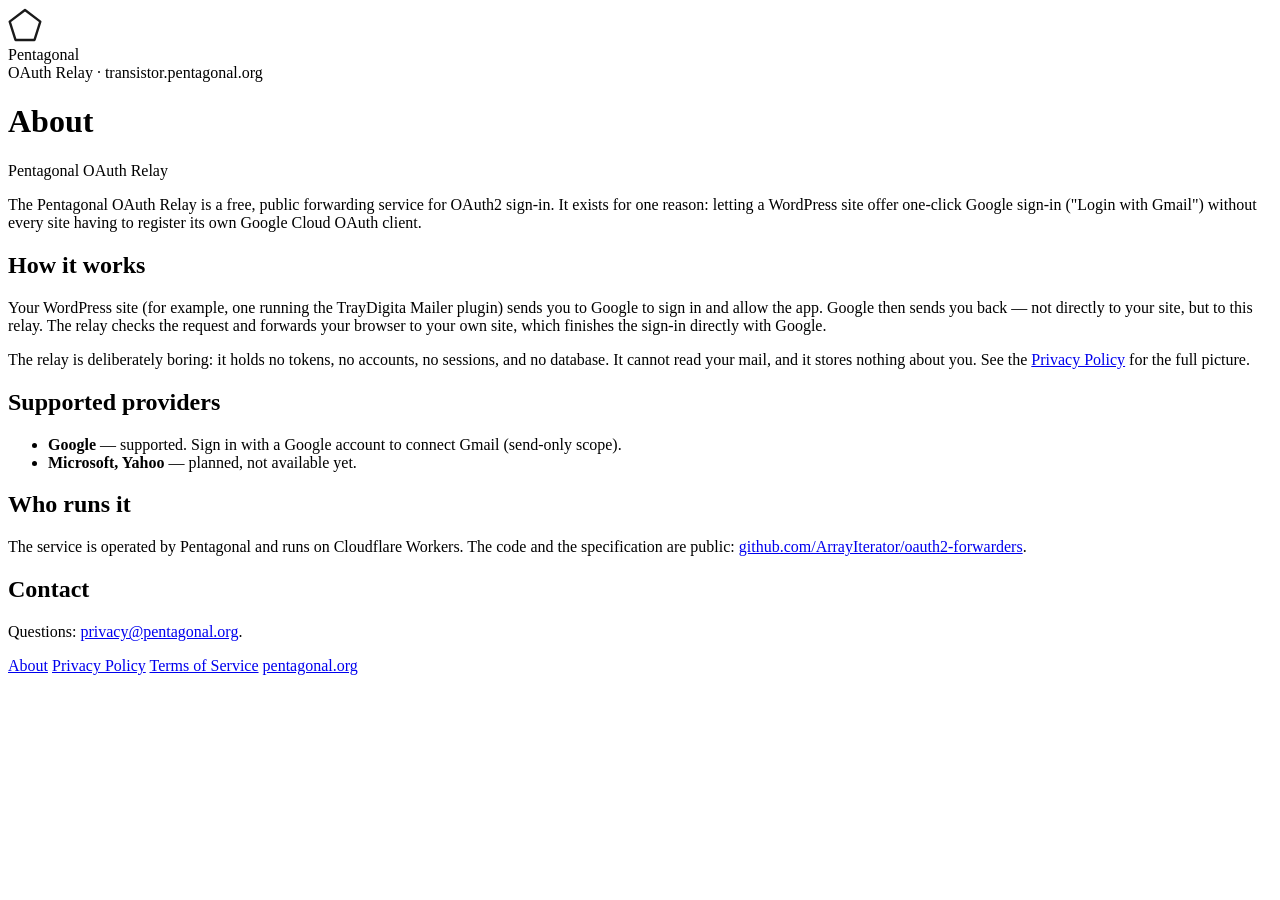
==== public/about.html @ 5fdaf61d "About page: public/about.html + links Short About page (what the relay is, how it works, supported p" ====
<!DOCTYPE html>
<html lang="en">
<head>
<meta charset="utf-8">
<meta name="viewport" content="width=device-width, initial-scale=1">
<title>About — Pentagonal OAuth Relay</title>
<meta name="description" content="About the Pentagonal OAuth2 forwarding service at transistor.pentagonal.org.">
<link rel="stylesheet" href="/site.css">
</head>
<body>
<div class="wrap">
  <header class="brand">
    <svg width="34" height="34" viewBox="0 0 100 100" aria-hidden="true"><polygon points="50,6 95,40 78,94 22,94 5,40" fill="none" stroke="#1a1a1a" stroke-width="7" stroke-linejoin="round"/></svg>
    <div>
      <div class="name">Pentagonal</div>
      <div class="sub">OAuth Relay &middot; transistor.pentagonal.org</div>
    </div>
  </header>

  <h1>About</h1>
  <p class="updated">Pentagonal OAuth Relay</p>

  <p>The Pentagonal OAuth Relay is a free, public forwarding service for
  OAuth2 sign-in. It exists for one reason: letting a WordPress site offer
  one-click Google sign-in ("Login with Gmail") without every site having
  to register its own Google Cloud OAuth client.</p>

  <h2>How it works</h2>
  <p>Your WordPress site (for example, one running the TrayDigita Mailer
  plugin) sends you to Google to sign in and allow the app. Google then
  sends you back — not directly to your site, but to this relay. The relay
  checks the request and forwards your browser to your own site, which
  finishes the sign-in directly with Google.</p>
  <p>The relay is deliberately boring: it holds no tokens, no accounts, no
  sessions, and no database. It cannot read your mail, and it stores
  nothing about you. See the <a href="/privacy">Privacy Policy</a> for the
  full picture.</p>

  <h2>Supported providers</h2>
  <ul>
    <li><strong>Google</strong> — supported. Sign in with a Google account
      to connect Gmail (send-only scope).</li>
    <li><strong>Microsoft, Yahoo</strong> — planned, not available yet.</li>
  </ul>

  <h2>Who runs it</h2>
  <p>The service is operated by Pentagonal and runs on Cloudflare Workers.
  The code and the specification are public:
  <a href="https://github.com/ArrayIterator/oauth2-forwarders">github.com/ArrayIterator/oauth2-forwarders</a>.</p>

  <h2>Contact</h2>
  <p>Questions: <a href="mailto:privacy@pentagonal.org">privacy@pentagonal.org</a>.</p>

  <footer>
    <nav>
      <a href="/about">About</a>
      <a href="/privacy">Privacy Policy</a>
      <a href="/terms">Terms of Service</a>
      <a href="https://pentagonal.org">pentagonal.org</a>
    </nav>
  </footer>
</div>
</body>
</html>
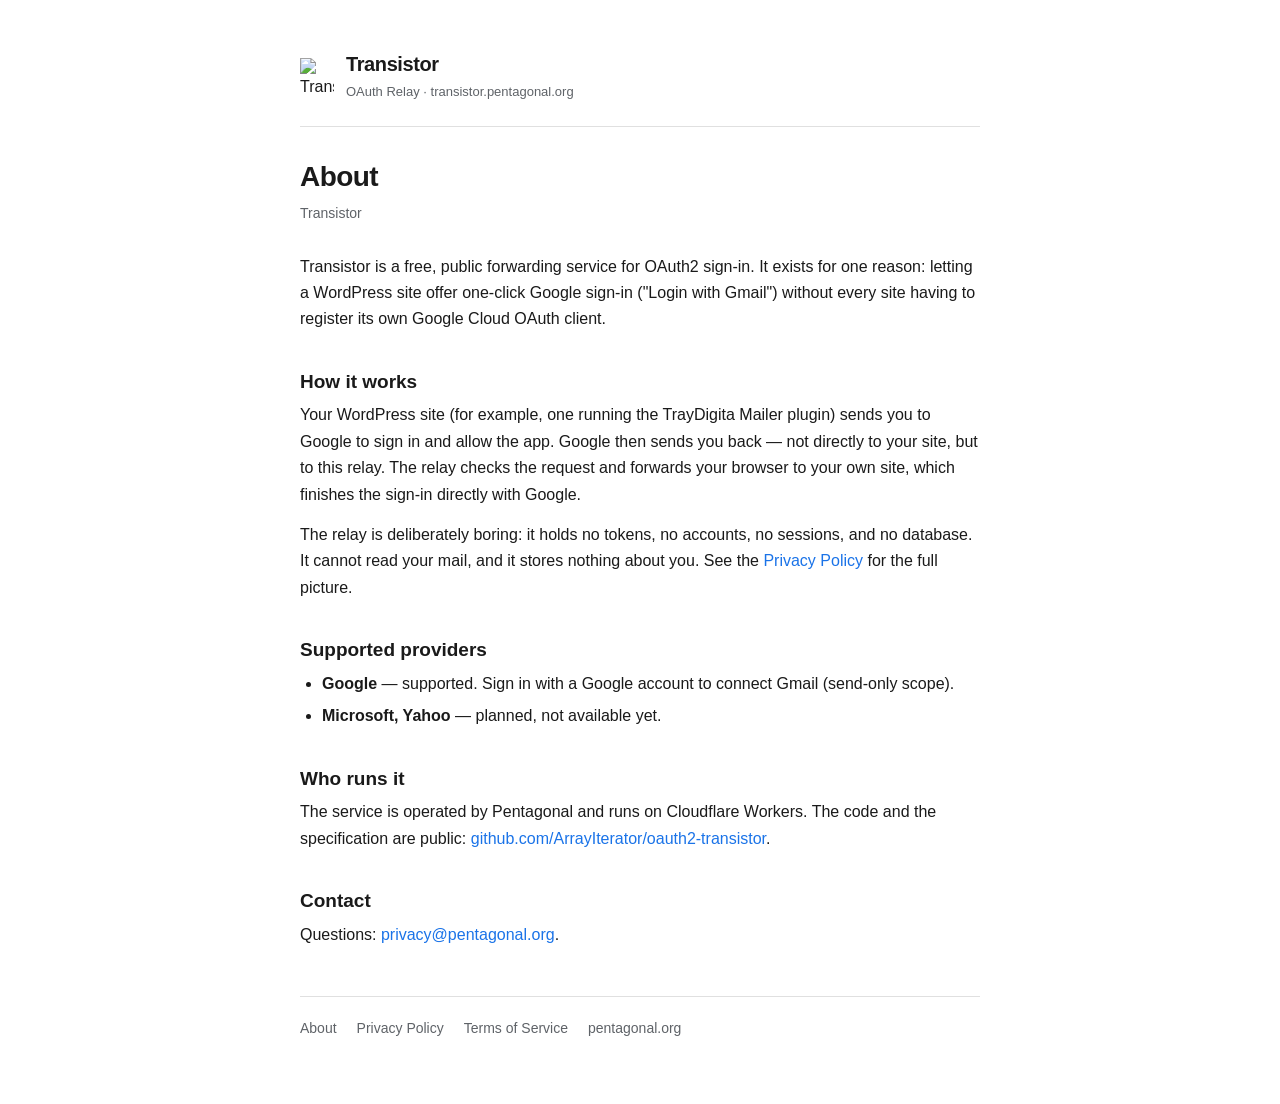
==== commit 7cd1a472: "Pages: Transistor branding, inline CSS, home page, per-status errors - All pages (index/about/privac" ====
--- a/public/about.html
+++ b/public/about.html
@@ -3,24 +3,127 @@
 <head>
 <meta charset="utf-8">
 <meta name="viewport" content="width=device-width, initial-scale=1">
-<title>About — Pentagonal OAuth Relay</title>
-<meta name="description" content="About the Pentagonal OAuth2 forwarding service at transistor.pentagonal.org.">
-<link rel="stylesheet" href="/site.css">
+<title>About — Transistor</title>
+<meta name="description" content="About the Transistor OAuth2 forwarding service at transistor.pentagonal.org.">
+<meta name="robots" content="noindex, noarchive, noodp, noydir">
+<link rel="icon" type="image/png" sizes="16x16" href="/assets/images/logo/transistor-icon-16.png">
+<link rel="icon" type="image/png" sizes="32x32" href="/assets/images/logo/transistor-icon-32.png">
+<link rel="apple-touch-icon" sizes="180x180" href="/assets/images/logo/transistor-icon-180.png">
+<style>
+/* Shared styles for the public pages of transistor.pentagonal.org
+   (privacy policy, terms of service, error page).
+   Plain CSS, no build step, no external requests. */
+
+:root {
+  --ink: #1a1a1a;
+  --muted: #5f6368;
+  --line: #e0e0e0;
+  --accent: #1a73e8;
+  --bg: #ffffff;
+  --bg-soft: #f8f9fa;
+}
+
+* { box-sizing: border-box; }
+
+body {
+  margin: 0;
+  background: var(--bg);
+  color: var(--ink);
+  font-family: -apple-system, BlinkMacSystemFont, "Segoe UI", Roboto,
+    "Helvetica Neue", Arial, sans-serif;
+  font-size: 16px;
+  line-height: 1.65;
+  -webkit-text-size-adjust: 100%;
+}
+
+.wrap {
+  max-width: 720px;
+  margin: 0 auto;
+  padding: 48px 20px 64px;
+}
+
+/* Brand header */
+.brand {
+  display: flex;
+  align-items: center;
+  gap: 12px;
+  padding-bottom: 24px;
+  margin-bottom: 32px;
+  border-bottom: 1px solid var(--line);
+}
+.brand svg, .brand img { flex: none; }
+.brand .name {
+  font-size: 20px;
+  font-weight: 700;
+  letter-spacing: -0.02em;
+}
+.brand .sub {
+  font-size: 13px;
+  color: var(--muted);
+}
+
+h1 {
+  font-size: 28px;
+  line-height: 1.25;
+  letter-spacing: -0.02em;
+  margin: 0 0 8px;
+}
+h2 {
+  font-size: 19px;
+  line-height: 1.35;
+  margin: 36px 0 8px;
+}
+p { margin: 0 0 14px; }
+ul { margin: 0 0 14px; padding-left: 22px; }
+li { margin-bottom: 6px; }
+
+.updated {
+  color: var(--muted);
+  font-size: 14px;
+  margin-bottom: 28px;
+}
+
+a { color: var(--accent); text-decoration: none; }
+a:hover { text-decoration: underline; }
+code {
+  font-family: ui-monospace, "SF Mono", SFMono-Regular, Menlo, monospace;
+  font-size: 0.9em;
+  background: var(--bg-soft);
+  border: 1px solid var(--line);
+  border-radius: 4px;
+  padding: 1px 5px;
+}
+
+footer {
+  margin-top: 48px;
+  padding-top: 20px;
+  border-top: 1px solid var(--line);
+  font-size: 14px;
+  color: var(--muted);
+}
+footer a { color: var(--muted); }
+footer nav { display: flex; gap: 20px; flex-wrap: wrap; }
+
+@media (max-width: 560px) {
+  .wrap { padding: 32px 16px 48px; }
+  h1 { font-size: 24px; }
+}
+</style>
 </head>
 <body>
 <div class="wrap">
   <header class="brand">
-    <svg width="34" height="34" viewBox="0 0 100 100" aria-hidden="true"><polygon points="50,6 95,40 78,94 22,94 5,40" fill="none" stroke="#1a1a1a" stroke-width="7" stroke-linejoin="round"/></svg>
+    <img src="/assets/images/logo/transistor-icon.svg" width="34" height="34" alt="Transistor">
     <div>
-      <div class="name">Pentagonal</div>
+      <div class="name">Transistor</div>
       <div class="sub">OAuth Relay &middot; transistor.pentagonal.org</div>
     </div>
   </header>
 
   <h1>About</h1>
-  <p class="updated">Pentagonal OAuth Relay</p>
+  <p class="updated">Transistor</p>
 
-  <p>The Pentagonal OAuth Relay is a free, public forwarding service for
+  <p>Transistor is a free, public forwarding service for
   OAuth2 sign-in. It exists for one reason: letting a WordPress site offer
   one-click Google sign-in ("Login with Gmail") without every site having
   to register its own Google Cloud OAuth client.</p>
@@ -46,7 +149,7 @@
   <h2>Who runs it</h2>
   <p>The service is operated by Pentagonal and runs on Cloudflare Workers.
   The code and the specification are public:
-  <a href="https://github.com/ArrayIterator/oauth2-forwarders">github.com/ArrayIterator/oauth2-forwarders</a>.</p>
+  <a href="https://github.com/ArrayIterator/oauth2-transistor">github.com/ArrayIterator/oauth2-transistor</a>.</p>
 
   <h2>Contact</h2>
   <p>Questions: <a href="mailto:privacy@pentagonal.org">privacy@pentagonal.org</a>.</p>
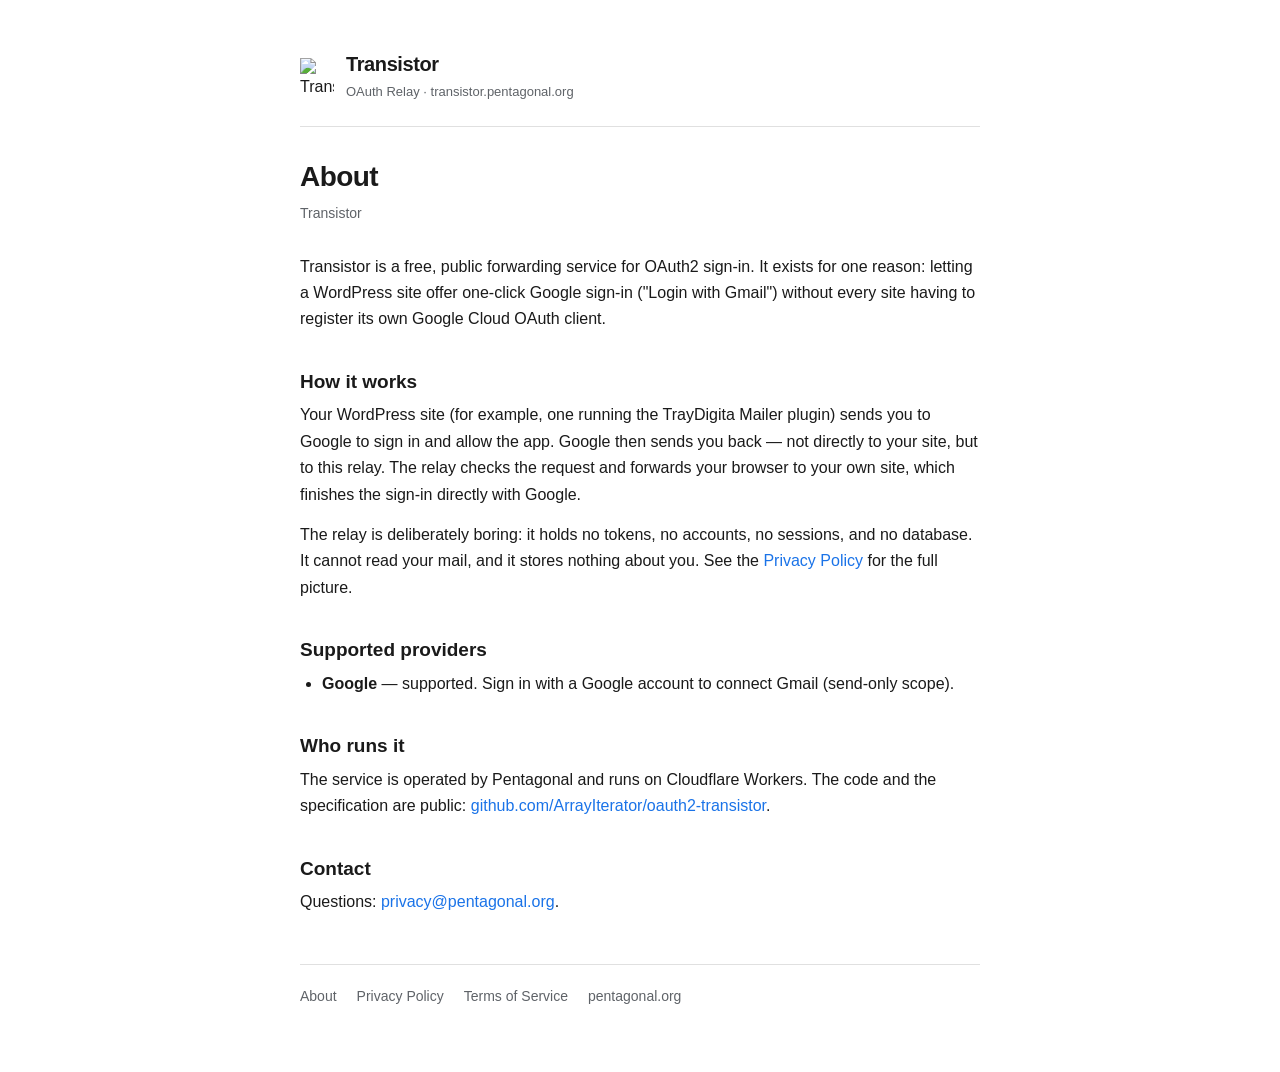
==== commit abff83d6: "docs: drop Microsoft + Yahoo from planned providers" ====
--- a/public/about.html
+++ b/public/about.html
@@ -136,14 +136,13 @@
   finishes the sign-in directly with Google.</p>
   <p>The relay is deliberately boring: it holds no tokens, no accounts, no
   sessions, and no database. It cannot read your mail, and it stores
-  nothing about you. See the <a href="/privacy">Privacy Policy</a> for the
+  nothing about you. See the <a href="/privacy.html">Privacy Policy</a> for the
   full picture.</p>
 
   <h2>Supported providers</h2>
   <ul>
     <li><strong>Google</strong> — supported. Sign in with a Google account
       to connect Gmail (send-only scope).</li>
-    <li><strong>Microsoft, Yahoo</strong> — planned, not available yet.</li>
   </ul>
 
   <h2>Who runs it</h2>
@@ -156,9 +155,9 @@
 
   <footer>
     <nav>
-      <a href="/about">About</a>
-      <a href="/privacy">Privacy Policy</a>
-      <a href="/terms">Terms of Service</a>
+      <a href="/about.html">About</a>
+      <a href="/privacy.html">Privacy Policy</a>
+      <a href="/terms.html">Terms of Service</a>
       <a href="https://pentagonal.org">pentagonal.org</a>
     </nav>
   </footer>
